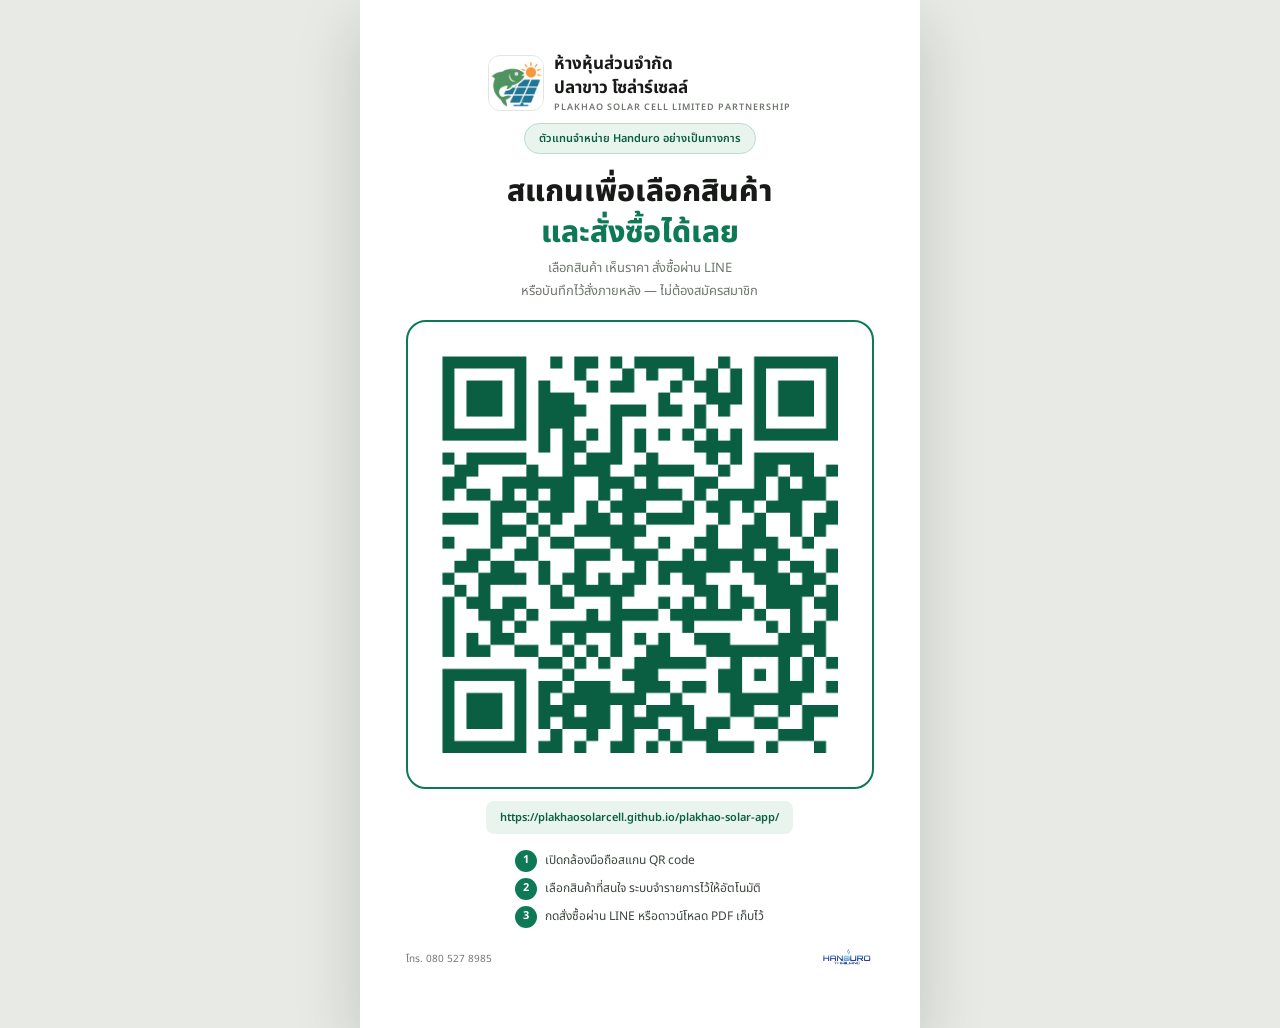
==== qr-poster.html @ 77ca0b0c "Add printable QR poster for storefront Co-authored-by: Copilot <223556219+Copilot@users.noreply.gith" ====
<!doctype html>
<html lang="th">
  <head>
    <meta charset="utf-8" />
    <meta name="viewport" content="width=device-width, initial-scale=1" />
    <title>ป้าย QR หน้าร้าน | ปลาขาว โซล่าร์เซลล์</title>
    <link rel="preconnect" href="https://fonts.googleapis.com" />
    <link rel="preconnect" href="https://fonts.gstatic.com" crossorigin />
    <link href="https://fonts.googleapis.com/css2?family=Noto+Sans+Thai:wght@400;500;600;700;800&display=swap" rel="stylesheet" />
    <style>
      * { box-sizing: border-box; }
      body { margin: 0; min-height: 100vh; display: grid; place-items: center; background: #e8eae5; font-family: "Noto Sans Thai", sans-serif; }
      .poster { width: 148mm; min-height: 210mm; padding: 14mm 12mm; display: flex; flex-direction: column; align-items: center; text-align: center; color: #171a17; background: #fff; box-shadow: 0 24px 60px rgba(23,26,23,.18); }
      .brand-row { display: flex; align-items: center; gap: 10px; }
      .brand-row img.shop { width: 56px; height: 56px; object-fit: contain; border: 1px solid #e3e6e0; border-radius: 12px; }
      .brand-name { font-size: 17px; font-weight: 700; line-height: 1.4; text-align: left; }
      .brand-name small { display: block; color: #70776f; font-size: 9px; font-weight: 600; letter-spacing: 1px; }
      .dealer { margin-top: 10px; padding: 6px 14px; color: #0a5f43; border: 1px solid #b9dccd; border-radius: 999px; background: #e9f4ef; font-size: 11px; font-weight: 600; }
      h1 { margin: 18px 0 4px; font-size: 30px; font-weight: 800; line-height: 1.35; }
      h1 span { color: #0e7a55; }
      .sub { margin: 0 0 16px; color: #70776f; font-size: 13px; line-height: 1.8; }
      .qr-frame { padding: 10px; border: 2px solid #0e7a55; border-radius: 20px; background: #fff; }
      .qr-frame img { width: 118mm; max-width: 100%; display: block; }
      .url { margin: 12px 0 0; padding: 8px 14px; color: #0a5f43; border-radius: 8px; background: #e9f4ef; font-size: 11px; font-weight: 600; word-break: break-all; }
      .steps { margin: 16px 0 0; padding: 0; display: grid; gap: 6px; color: #3d443d; font-size: 12px; line-height: 1.7; list-style: none; }
      .steps li { display: flex; align-items: center; gap: 8px; }
      .steps .num { width: 22px; height: 22px; display: grid; flex: 0 0 auto; place-items: center; color: #fff; border-radius: 50%; background: #0e7a55; font-size: 11px; font-weight: 700; }
      .footer { margin-top: auto; padding-top: 14px; display: flex; align-items: center; justify-content: space-between; width: 100%; color: #70776f; font-size: 10px; }
      .footer img { height: 34px; object-fit: contain; }
      @media print {
        body { background: #fff; }
        .poster { box-shadow: none; }
        @page { size: A5 portrait; margin: 0; }
      }
    </style>
  </head>
  <body>
    <div class="poster">
      <div class="brand-row">
        <img class="shop" src="552065.jpg" alt="โลโก้ร้านปลาขาว โซล่าร์เซลล์" />
        <div class="brand-name">
          ห้างหุ้นส่วนจำกัด<br />ปลาขาว โซล่าร์เซลล์
          <small>PLAKHAO SOLAR CELL LIMITED PARTNERSHIP</small>
        </div>
      </div>
      <span class="dealer">ตัวแทนจำหน่าย Handuro อย่างเป็นทางการ</span>
      <h1>สแกนเพื่อเลือกสินค้า<br /><span>และสั่งซื้อได้เลย</span></h1>
      <p class="sub">เลือกสินค้า เห็นราคา สั่งซื้อผ่าน LINE<br />หรือบันทึกไว้สั่งภายหลัง — ไม่ต้องสมัครสมาชิก</p>
      <div class="qr-frame"><img src="plakhao-qr.png" alt="QR code สำหรับเปิดเว็บแอปปลาขาว โซล่าร์เซลล์" /></div>
      <p class="url">https://plakhaosolarcell.github.io/plakhao-solar-app/</p>
      <ul class="steps">
        <li><span class="num">1</span> เปิดกล้องมือถือสแกน QR code</li>
        <li><span class="num">2</span> เลือกสินค้าที่สนใจ ระบบจำรายการไว้ให้อัตโนมัติ</li>
        <li><span class="num">3</span> กดสั่งซื้อผ่าน LINE หรือดาวน์โหลด PDF เก็บไว้</li>
      </ul>
      <div class="footer">
        <span>โทร. 080 527 8985</span>
        <img src="logo handuro th.png" alt="Handuro Thailand" />
      </div>
    </div>
  </body>
</html>
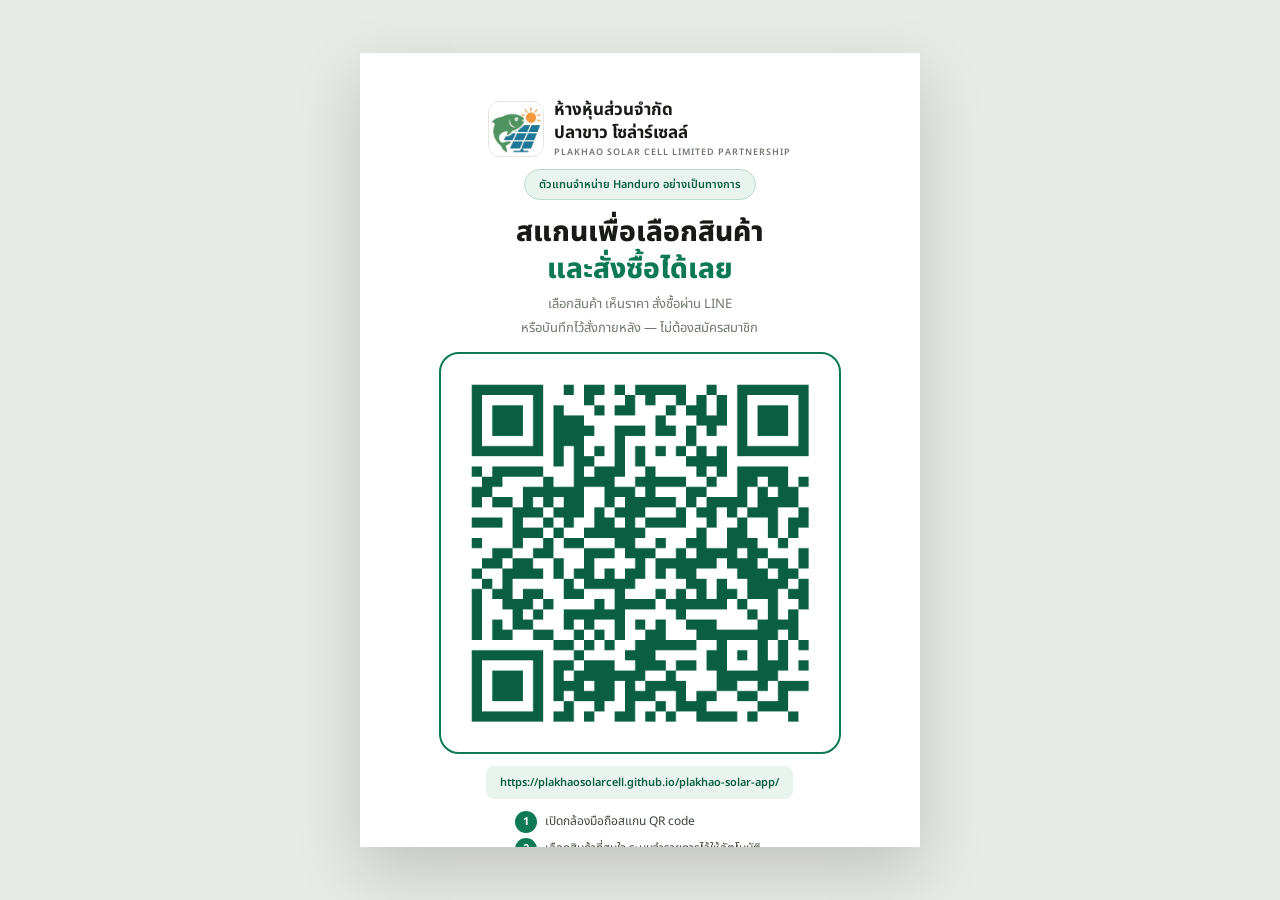
==== commit 6fe6490b: "Add printable A5 QR poster PDF Co-authored-by: Copilot <223556219+Copilot@users.noreply.github.com>" ====
--- a/qr-poster.html
+++ b/qr-poster.html
@@ -10,22 +10,22 @@
     <style>
       * { box-sizing: border-box; }
       body { margin: 0; min-height: 100vh; display: grid; place-items: center; background: #e8eae5; font-family: "Noto Sans Thai", sans-serif; }
-      .poster { width: 148mm; min-height: 210mm; padding: 14mm 12mm; display: flex; flex-direction: column; align-items: center; text-align: center; color: #171a17; background: #fff; box-shadow: 0 24px 60px rgba(23,26,23,.18); }
+      .poster { width: 148mm; height: 210mm; padding: 12mm 12mm; display: flex; flex-direction: column; align-items: center; text-align: center; color: #171a17; background: #fff; box-shadow: 0 24px 60px rgba(23,26,23,.18); overflow: hidden; }
       .brand-row { display: flex; align-items: center; gap: 10px; }
       .brand-row img.shop { width: 56px; height: 56px; object-fit: contain; border: 1px solid #e3e6e0; border-radius: 12px; }
       .brand-name { font-size: 17px; font-weight: 700; line-height: 1.4; text-align: left; }
       .brand-name small { display: block; color: #70776f; font-size: 9px; font-weight: 600; letter-spacing: 1px; }
       .dealer { margin-top: 10px; padding: 6px 14px; color: #0a5f43; border: 1px solid #b9dccd; border-radius: 999px; background: #e9f4ef; font-size: 11px; font-weight: 600; }
-      h1 { margin: 18px 0 4px; font-size: 30px; font-weight: 800; line-height: 1.35; }
+      h1 { margin: 14px 0 4px; font-size: 28px; font-weight: 800; line-height: 1.35; }
       h1 span { color: #0e7a55; }
-      .sub { margin: 0 0 16px; color: #70776f; font-size: 13px; line-height: 1.8; }
+      .sub { margin: 0 0 12px; color: #70776f; font-size: 13px; line-height: 1.8; }
       .qr-frame { padding: 10px; border: 2px solid #0e7a55; border-radius: 20px; background: #fff; }
-      .qr-frame img { width: 118mm; max-width: 100%; display: block; }
+      .qr-frame img { width: 100mm; max-width: 100%; display: block; }
       .url { margin: 12px 0 0; padding: 8px 14px; color: #0a5f43; border-radius: 8px; background: #e9f4ef; font-size: 11px; font-weight: 600; word-break: break-all; }
-      .steps { margin: 16px 0 0; padding: 0; display: grid; gap: 6px; color: #3d443d; font-size: 12px; line-height: 1.7; list-style: none; }
+      .steps { margin: 12px 0 0; padding: 0; display: grid; gap: 5px; color: #3d443d; font-size: 12px; line-height: 1.6; list-style: none; }
       .steps li { display: flex; align-items: center; gap: 8px; }
       .steps .num { width: 22px; height: 22px; display: grid; flex: 0 0 auto; place-items: center; color: #fff; border-radius: 50%; background: #0e7a55; font-size: 11px; font-weight: 700; }
-      .footer { margin-top: auto; padding-top: 14px; display: flex; align-items: center; justify-content: space-between; width: 100%; color: #70776f; font-size: 10px; }
+      .footer { margin-top: auto; padding-top: 10px; display: flex; align-items: center; justify-content: space-between; width: 100%; color: #70776f; font-size: 10px; }
       .footer img { height: 34px; object-fit: contain; }
       @media print {
         body { background: #fff; }
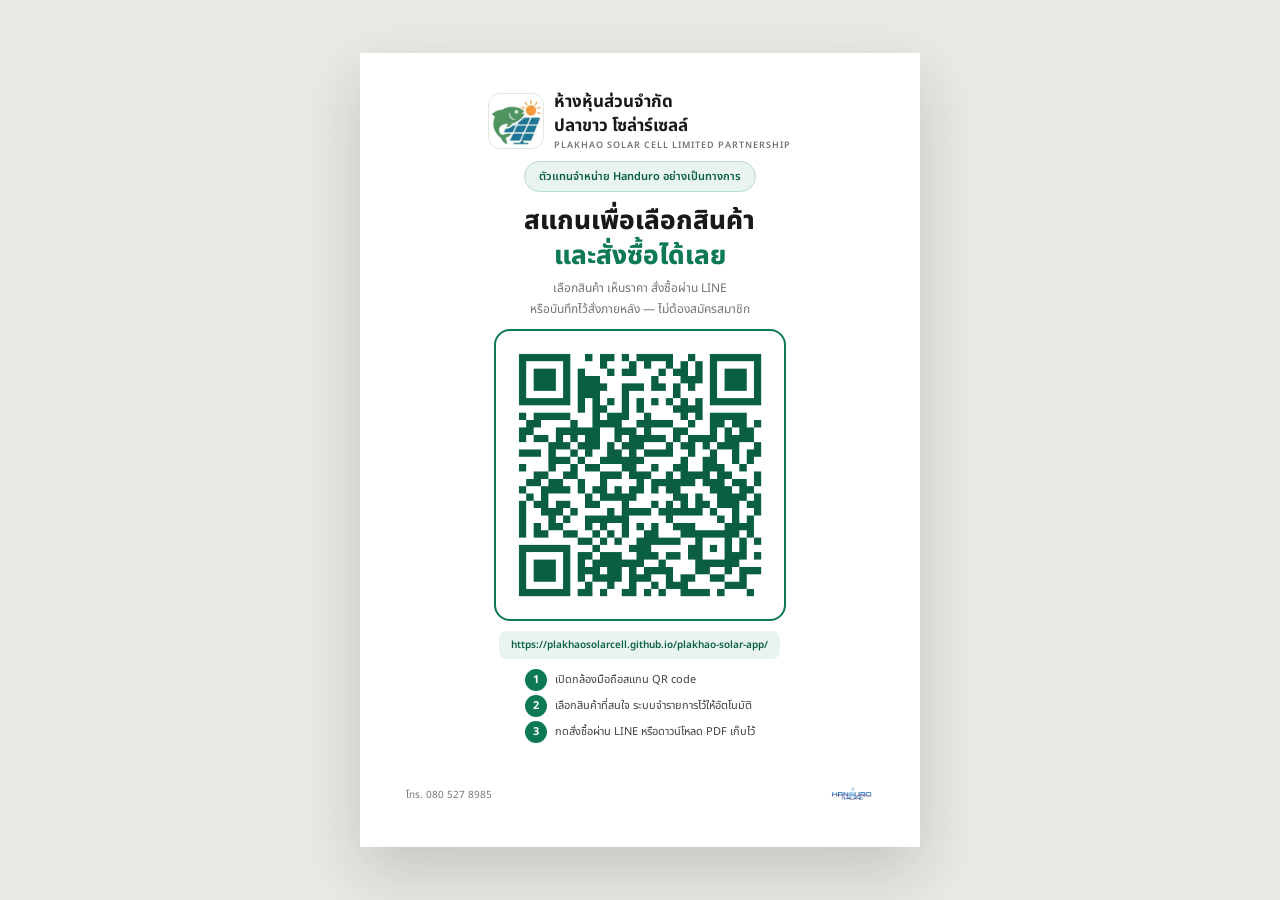
==== commit ff2b7f41: "Shrink QR code and tighten poster layout to fit one A5 page Co-authored-by: Copilot <223556219+Copil" ====
--- a/qr-poster.html
+++ b/qr-poster.html
@@ -10,23 +10,23 @@
     <style>
       * { box-sizing: border-box; }
       body { margin: 0; min-height: 100vh; display: grid; place-items: center; background: #e8eae5; font-family: "Noto Sans Thai", sans-serif; }
-      .poster { width: 148mm; height: 210mm; padding: 12mm 12mm; display: flex; flex-direction: column; align-items: center; text-align: center; color: #171a17; background: #fff; box-shadow: 0 24px 60px rgba(23,26,23,.18); overflow: hidden; }
+      .poster { width: 148mm; height: 210mm; padding: 10mm 12mm; display: flex; flex-direction: column; align-items: center; text-align: center; color: #171a17; background: #fff; box-shadow: 0 24px 60px rgba(23,26,23,.18); overflow: hidden; }
       .brand-row { display: flex; align-items: center; gap: 10px; }
       .brand-row img.shop { width: 56px; height: 56px; object-fit: contain; border: 1px solid #e3e6e0; border-radius: 12px; }
       .brand-name { font-size: 17px; font-weight: 700; line-height: 1.4; text-align: left; }
       .brand-name small { display: block; color: #70776f; font-size: 9px; font-weight: 600; letter-spacing: 1px; }
       .dealer { margin-top: 10px; padding: 6px 14px; color: #0a5f43; border: 1px solid #b9dccd; border-radius: 999px; background: #e9f4ef; font-size: 11px; font-weight: 600; }
-      h1 { margin: 14px 0 4px; font-size: 28px; font-weight: 800; line-height: 1.35; }
+      h1 { margin: 12px 0 4px; font-size: 26px; font-weight: 800; line-height: 1.35; }
       h1 span { color: #0e7a55; }
-      .sub { margin: 0 0 12px; color: #70776f; font-size: 13px; line-height: 1.8; }
-      .qr-frame { padding: 10px; border: 2px solid #0e7a55; border-radius: 20px; background: #fff; }
-      .qr-frame img { width: 100mm; max-width: 100%; display: block; }
-      .url { margin: 12px 0 0; padding: 8px 14px; color: #0a5f43; border-radius: 8px; background: #e9f4ef; font-size: 11px; font-weight: 600; word-break: break-all; }
-      .steps { margin: 12px 0 0; padding: 0; display: grid; gap: 5px; color: #3d443d; font-size: 12px; line-height: 1.6; list-style: none; }
+      .sub { margin: 0 0 10px; color: #70776f; font-size: 12px; line-height: 1.7; }
+      .qr-frame { padding: 8px; border: 2px solid #0e7a55; border-radius: 16px; background: #fff; }
+      .qr-frame img { width: 72mm; max-width: 100%; display: block; }
+      .url { margin: 10px 0 0; padding: 6px 12px; color: #0a5f43; border-radius: 8px; background: #e9f4ef; font-size: 10px; font-weight: 600; word-break: break-all; }
+      .steps { margin: 10px 0 0; padding: 0; display: grid; gap: 4px; color: #3d443d; font-size: 11px; line-height: 1.5; list-style: none; }
       .steps li { display: flex; align-items: center; gap: 8px; }
       .steps .num { width: 22px; height: 22px; display: grid; flex: 0 0 auto; place-items: center; color: #fff; border-radius: 50%; background: #0e7a55; font-size: 11px; font-weight: 700; }
-      .footer { margin-top: auto; padding-top: 10px; display: flex; align-items: center; justify-content: space-between; width: 100%; color: #70776f; font-size: 10px; }
-      .footer img { height: 34px; object-fit: contain; }
+      .footer { margin-top: auto; padding-top: 8px; display: flex; align-items: center; justify-content: space-between; width: 100%; color: #70776f; font-size: 10px; }
+      .footer img { height: 28px; object-fit: contain; }
       @media print {
         body { background: #fff; }
         .poster { box-shadow: none; }
